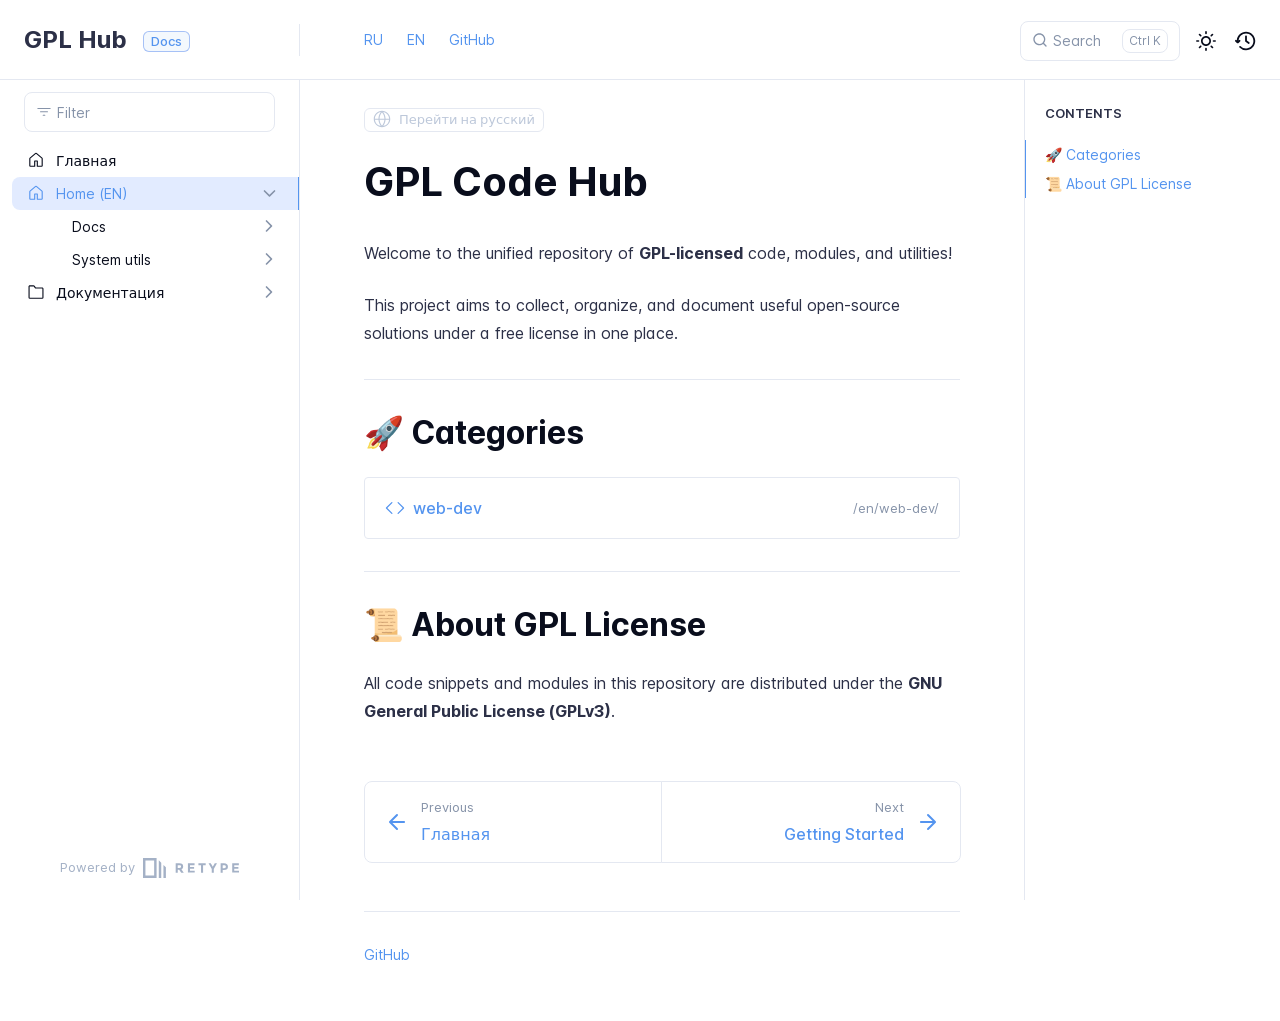
==== en/index.html @ ab06c72d "Refreshes Retype-generated documentation. Process triggered by Pashamin." ====
<!DOCTYPE html>
<html lang="en" class="h-full">
<head>
    <meta charset="UTF-8">
    <meta name="viewport" content="width=device-width,initial-scale=1">
    <meta name="turbo-cache-control" content="no-cache" data-turbo-track="reload" data-track-token="3.12.0.843558842921">

    <!-- See retype.com -->
    <meta name="generator" content="Retype 3.12.0">

    <!-- Primary Meta Tags -->
    <title>GPL Code Hub</title>
    <meta name="title" content="GPL Code Hub">
    <meta name="description" content="Welcome to the unified repository of GPL-licensed code, modules, and utilities!">

    <!-- Canonical -->
    <link rel="canonical" href="/en/">

    <!-- Open Graph / Facebook -->
    <meta property="og:type" content="website">
    <meta property="og:url" content="/en/">
    <meta property="og:title" content="GPL Code Hub">
    <meta property="og:description" content="Welcome to the unified repository of GPL-licensed code, modules, and utilities!">

    <!-- Twitter -->
    <meta property="twitter:card" content="summary_large_image">
    <meta property="twitter:url" content="/en/">
    <meta property="twitter:title" content="GPL Code Hub">
    <meta property="twitter:description" content="Welcome to the unified repository of GPL-licensed code, modules, and utilities!">

    <script data-cfasync="false">(function(){var cl=document.documentElement.classList,ls=localStorage.getItem("retype_scheme"),hd=cl.contains("dark"),hl=cl.contains("light"),wm=window.matchMedia&&window.matchMedia("(prefers-color-scheme: dark)").matches;if(ls==="dark"||(!ls&&wm&&!hd&&!hl)){cl.remove("light");cl.add("dark")}else if(ls==="light"||(!ls&&!wm&&!hd&&!hl)){cl.remove("dark");cl.add("light")}})();</script>

    <link href="../resources/css/retype.css?v=3.12.0.843558842921" rel="stylesheet">

    <script data-cfasync="false" src="../resources/js/config.js?v=3.12.0.843558842921" data-turbo-eval="false" defer></script>
    <script data-cfasync="false" src="../resources/js/retype.js?v=3.12.0" data-turbo-eval="false" defer></script>
    <script id="lunr-js" data-cfasync="false" src="../resources/js/lunr.js?v=3.12.0.843558842921" data-turbo-eval="false" defer></script>
</head>
<body>
    <div id="retype-app" class="relative text-base antialiased text-base-text bg-base-bg font-body">
        <div class="absolute bottom-0 left-0" style="top: 5rem; right: 50%"></div>
    
        <header id="retype-header" class="sticky top-0 z-30 flex w-full h-16 bg-header-bg border-b border-header-border md:h-20">
            <div class="container relative flex items-center justify-between pr-6 grow md:justify-start">
                <!-- Mobile menu button skeleton -->
                <button v-cloak class="skeleton retype-mobile-menu-button flex items-center justify-center shrink-0 overflow-hidden dark:text-white focus:outline-none rounded-full w-10 h-10 ml-3.5 md:hidden"><svg xmlns="http://www.w3.org/2000/svg" class="mb-px shrink-0" width="24" height="24" viewBox="0 0 24 24" role="presentation" style="margin-bottom: 0px;"><g fill="currentColor"><path d="M2 4h20v2H2zM2 11h20v2H2zM2 18h20v2H2z"></path></g></svg></button>
                <div v-cloak id="retype-sidebar-left-toggle-button"></div>
        
                <!-- Logo -->
                <div class="flex items-center justify-between h-full py-2 md:w-75">
                    <div class="flex items-center px-2 md:px-6">
                        <a id="retype-branding-logo" href="../" class="flex items-center leading-snug text-2xl">
                            <span class="dark:text-white font-bold line-clamp-1 md:line-clamp-2">GPL Hub</span>
                        </a><span id="retype-branding-label" class="inline-flex mt-1 px-2 py-1 ml-4 text-xs font-medium leading-none items-center rounded-md bg-branding-label-bg text-branding-label-text ring-1 ring-branding-label-border ring-inset md:inline-block">Docs</span>
                    </div>
        
                    <span class="hidden h-8 border-r md:inline-block border-base-border"></span>
                </div>
        
                <div class="flex justify-between md:grow">
                    <!-- Top Nav -->
                    <nav id="retype-header-nav" class="hidden md:flex">
                        <ul class="flex flex-col mb-4 md:pl-16 md:mb-0 md:flex-row md:items-center">
                            <li class="mr-6">
                                <a class="py-2 md:mb-0 inline-flex items-center text-sm whitespace-nowrap transition-colors duration-200 ease-linear md:text-header-text font-header-text hover:text-header-text-hover" href="../">RU</a>
                            </li>
                            <li class="mr-6">
                                <a class="py-2 md:mb-0 inline-flex items-center text-sm whitespace-nowrap transition-colors duration-200 ease-linear md:text-header-text font-header-text hover:text-header-text-hover" href="../en/">EN</a>
                            </li>
                            <li class="mr-6">
                                <a class="py-2 md:mb-0 inline-flex items-center text-sm whitespace-nowrap transition-colors duration-200 ease-linear md:text-header-text font-header-text hover:text-header-text-hover" href="https://github.com/Pashamin/gpl-compliance-archive">GitHub</a>
                            </li>
        
                        </ul>
                    </nav>
        
                    <div v-cloak class="flex justify-end grow">
                        <div id="retype-mobile-search-button"></div>
                        <doc-search-desktop></doc-search-desktop>
        
                        <doc-theme-switch class="lg:ml-2"></doc-theme-switch>
                        <doc-history></doc-history>
                    </div>
                </div>
            </div>
        </header>
    
    
        <div id="retype-container" class="container relative flex bg-white">
            <!-- Sidebar Skeleton -->
            <div v-cloak class="fixed flex flex-col shrink-0 duration-300 ease-in-out bg-sidebar-left-bg border-sidebar-left-border sidebar top-20 w-75 border-r h-screen md:sticky transition-transform skeleton">
            
                <div class="flex items-center h-16 px-6">
                    <input id="retype-filter-input-mock" class="w-full h-10 pl-8 px-3 py-2 transition-colors duration-200 ease-linear bg-filter-bg border border-filter-border rounded-lg shadow-none md:text-sm hover:border-filter-border-hover focus:outline-none focus:border-filter-border-focus placeholder-filter-placeholder" type="text">
                </div>
            
                <div class="pl-6 mt-1 mb-4">
                    <div class="w-32 h-3 mb-4 bg-skeleton-bg rounded-full loading"></div>
                    <div class="w-48 h-3 mb-4 bg-skeleton-bg rounded-full loading"></div>
                    <div class="w-40 h-3 mb-4 bg-skeleton-bg rounded-full loading"></div>
                    <div class="w-32 h-3 mb-4 bg-skeleton-bg rounded-full loading"></div>
                    <div class="w-48 h-3 mb-4 bg-skeleton-bg rounded-full loading"></div>
                    <div class="w-40 h-3 mb-4 bg-skeleton-bg rounded-full loading"></div>
                </div>
            
                <div class="shrink-0 mt-auto bg-transparent dark:border-base-border">
                    <a class="flex items-center justify-center flex-nowrap h-16 text-gray-350 dark:text-dark-400 hover:text-gray-600 dark:hover:text-dark-300 transition-colors duration-150 ease-in docs-powered-by" target="_blank" href="https://retype.com/" rel="noopener">
                        <span class="text-xs whitespace-nowrap">Powered by</span>
                        <svg xmlns="http://www.w3.org/2000/svg" class="ml-2" fill="currentColor" width="96" height="20" overflow="visible"><path d="M0 0v20h13.59V0H0zm11.15 17.54H2.44V2.46h8.71v15.08zM15.8 20h2.44V4.67L15.8 2.22zM20.45 6.89V20h2.44V9.34z"/><g><path d="M40.16 8.44c0 1.49-.59 2.45-1.75 2.88l2.34 3.32h-2.53l-2.04-2.96h-1.43v2.96h-2.06V5.36h3.5c1.43 0 2.46.24 3.07.73s.9 1.27.9 2.35zm-2.48 1.1c.26-.23.38-.59.38-1.09 0-.5-.13-.84-.4-1.03s-.73-.28-1.39-.28h-1.54v2.75h1.5c.72 0 1.2-.12 1.45-.35zM51.56 5.36V7.2h-4.59v1.91h4.13v1.76h-4.13v1.92h4.74v1.83h-6.79V5.36h6.64zM60.09 7.15v7.48h-2.06V7.15h-2.61V5.36h7.28v1.79h-2.61zM70.81 14.64h-2.06v-3.66l-3.19-5.61h2.23l1.99 3.45 1.99-3.45H74l-3.19 5.61v3.66zM83.99 6.19c.65.55.97 1.4.97 2.55s-.33 1.98-1 2.51-1.68.8-3.04.8h-1.23v2.59h-2.06V5.36h3.26c1.42 0 2.45.28 3.1.83zm-1.51 3.65c.25-.28.37-.69.37-1.22s-.16-.92-.48-1.14c-.32-.23-.82-.34-1.5-.34H79.7v3.12h1.38c.68 0 1.15-.14 1.4-.42zM95.85 5.36V7.2h-4.59v1.91h4.13v1.76h-4.13v1.92H96v1.83h-6.79V5.36h6.64z"/></g></svg>
                    </a>
                </div>
            </div>
            
            <!-- Sidebar component -->
            <doc-sidebar v-cloak>
                <template #sidebar-footer>
                    <div class="shrink-0 mt-auto border-t md:bg-transparent md:border-none dark:border-base-border">
            
                        <div class="py-3 px-6 md:hidden border-b dark:border-base-border">
                            <nav>
                                <ul class="flex flex-wrap justify-center items-center">
                                    <li class="mr-6">
                                        <a class="block py-1 inline-flex items-center text-sm whitespace-nowrap transition-colors duration-200 ease-linear md:text-header-text font-header-text hover:text-header-text-hover" href="../">RU</a>
                                    </li>
                                    <li class="mr-6">
                                        <a class="block py-1 inline-flex items-center text-sm whitespace-nowrap transition-colors duration-200 ease-linear md:text-header-text font-header-text hover:text-header-text-hover" href="../en/">EN</a>
                                    </li>
                                    <li class="mr-6">
                                        <a class="block py-1 inline-flex items-center text-sm whitespace-nowrap transition-colors duration-200 ease-linear md:text-header-text font-header-text hover:text-header-text-hover" href="https://github.com/Pashamin/gpl-compliance-archive">GitHub</a>
                                    </li>
            
                                </ul>
                            </nav>
                        </div>
            
                        <a class="flex items-center justify-center flex-nowrap h-16 text-gray-350 dark:text-dark-400 hover:text-gray-600 dark:hover:text-dark-300 transition-colors duration-150 ease-in docs-powered-by" target="_blank" href="https://retype.com/" rel="noopener">
                            <span class="text-xs whitespace-nowrap">Powered by</span>
                            <svg xmlns="http://www.w3.org/2000/svg" class="ml-2" fill="currentColor" width="96" height="20" overflow="visible"><path d="M0 0v20h13.59V0H0zm11.15 17.54H2.44V2.46h8.71v15.08zM15.8 20h2.44V4.67L15.8 2.22zM20.45 6.89V20h2.44V9.34z"/><g><path d="M40.16 8.44c0 1.49-.59 2.45-1.75 2.88l2.34 3.32h-2.53l-2.04-2.96h-1.43v2.96h-2.06V5.36h3.5c1.43 0 2.46.24 3.07.73s.9 1.27.9 2.35zm-2.48 1.1c.26-.23.38-.59.38-1.09 0-.5-.13-.84-.4-1.03s-.73-.28-1.39-.28h-1.54v2.75h1.5c.72 0 1.2-.12 1.45-.35zM51.56 5.36V7.2h-4.59v1.91h4.13v1.76h-4.13v1.92h4.74v1.83h-6.79V5.36h6.64zM60.09 7.15v7.48h-2.06V7.15h-2.61V5.36h7.28v1.79h-2.61zM70.81 14.64h-2.06v-3.66l-3.19-5.61h2.23l1.99 3.45 1.99-3.45H74l-3.19 5.61v3.66zM83.99 6.19c.65.55.97 1.4.97 2.55s-.33 1.98-1 2.51-1.68.8-3.04.8h-1.23v2.59h-2.06V5.36h3.26c1.42 0 2.45.28 3.1.83zm-1.51 3.65c.25-.28.37-.69.37-1.22s-.16-.92-.48-1.14c-.32-.23-.82-.34-1.5-.34H79.7v3.12h1.38c.68 0 1.15-.14 1.4-.42zM95.85 5.36V7.2h-4.59v1.91h4.13v1.76h-4.13v1.92H96v1.83h-6.79V5.36h6.64z"/></g></svg>
                        </a>
                    </div>
                </template>
            </doc-sidebar>
    
            <div class="grow min-w-0 bg-body-bg">
                <!-- Render "toolbar" template here on api pages --><!-- Render page content -->
                <div class="flex">
                    <div id="retype-main" class="min-w-0 p-4 grow md:px-16">
                        <main class="relative pb-12 lg:pt-2">
                            <div class="retype-markdown" id="retype-content">
                                <!-- Rendered if sidebar right is enabled -->
                                <div id="retype-sidebar-right-toggle"></div>
                                <!-- Page content  -->
<p><a href="../" class="no-link inline-flex align-middle items-center justify-center font-medium leading-none whitespace-nowrap text-badge-ghost-text bg-badge-ghost border border-badge-ghost-border hover:text-badge-ghost-text-hover hover:bg-badge-ghost-hover hover:border-badge-ghost-border-hover transition-colors duration-200 ease-out h-6 px-2 text-xs rounded-md">
    <span><svg xmlns="http://www.w3.org/2000/svg" class="mb-px inline-flex mr-2" width="18" height="18" viewBox="0 0 24 24" role="presentation"><g fill="currentColor"><path d="M12 1c6.075 0 11 4.925 11 11s-4.925 11-11 11S1 18.075 1 12 5.925 1 12 1Zm3.241 10.5v-.001c-.1-2.708-.992-4.904-1.89-6.452a13.919 13.919 0 0 0-1.304-1.88L12 3.11l-.047.059c-.354.425-.828 1.06-1.304 1.88-.898 1.547-1.79 3.743-1.89 6.451Zm-12.728 0h4.745c.1-3.037 1.1-5.49 2.093-7.204.39-.672.78-1.233 1.119-1.673C6.11 3.329 2.746 7 2.513 11.5Zm18.974 0C21.254 7 17.89 3.329 13.53 2.623c.339.44.729 1.001 1.119 1.673.993 1.714 1.993 4.167 2.093 7.204ZM8.787 13c.182 2.478 1.02 4.5 1.862 5.953.382.661.818 1.29 1.304 1.88l.047.057.047-.059c.354-.425.828-1.06 1.304-1.88.842-1.451 1.679-3.471 1.862-5.951Zm-1.504 0H2.552a9.505 9.505 0 0 0 7.918 8.377 15.773 15.773 0 0 1-1.119-1.673C8.413 18.085 7.47 15.807 7.283 13Zm9.434 0c-.186 2.807-1.13 5.085-2.068 6.704-.39.672-.78 1.233-1.118 1.673A9.506 9.506 0 0 0 21.447 13Z"/></g></svg></span>
    <span>Перейти на русский</span>
</a></p>
<doc-anchor-target id="gpl-code-hub" class="break-words">
    <h1>
        <doc-anchor-trigger class="header-anchor-trigger" to="#gpl-code-hub">#</doc-anchor-trigger>
        <span>GPL Code Hub</span>
    </h1>
</doc-anchor-target>
<p>Welcome to the unified repository of <strong>GPL-licensed</strong> code, modules, and utilities!</p>
<p>This project aims to collect, organize, and document useful open-source solutions under a free license in one place.</p>
<hr>
<doc-anchor-target id="-categories">
    <h2>
        <doc-anchor-trigger class="header-anchor-trigger" to="#-categories">#</doc-anchor-trigger>
        <span><span class="docs-emoji">&#x1F680;</span> Categories</span>
    </h2>
</doc-anchor-target>
<p>
<div class="mb-6 px-5 py-4 flex justify-between relative border border-base-border hover:border-base-border-hover rounded transition-colors duration-150">
    <div class="flex items-center text-base-500">
        <span class="inline-block mb-px">
            <svg xmlns="http://www.w3.org/2000/svg" width="20" height="20" viewBox="0 0 24 24" role="presentation" fill="currentColor"><path d="M15.22 4.97a.75.75 0 0 1 1.06 0l6.5 6.5a.75.75 0 0 1 0 1.06l-6.5 6.5a.749.749 0 0 1-1.275-.326.749.749 0 0 1 .215-.734L21.19 12l-5.97-5.97a.75.75 0 0 1 0-1.06Zm-6.44 0a.75.75 0 0 1 0 1.06L2.81 12l5.97 5.97a.749.749 0 0 1-.326 1.275.749.749 0 0 1-.734-.215l-6.5-6.5a.75.75 0 0 1 0-1.06l6.5-6.5a.75.75 0 0 1 1.06 0Z"/></svg>
        </span>
        <span class="inline-block font-medium ml-2">web-dev</span>
    </div>
    <div class="flex items-center text-xs text-gray-400 dark:text-dark-400">
        <span>/en/web-dev/</span>
    </div>
    <a href="/en/web-dev/" title="Web Development" class="absolute block inset-0"></a>
</div>
</p>
<hr>
<doc-anchor-target id="-about-gpl-license">
    <h2>
        <doc-anchor-trigger class="header-anchor-trigger" to="#-about-gpl-license">#</doc-anchor-trigger>
        <span><span class="docs-emoji">&#x1F4DC;</span> About GPL License</span>
    </h2>
</doc-anchor-target>
<p>All code snippets and modules in this repository are distributed under the <strong>GNU General Public License (GPLv3)</strong>.</p>

                                
                                <!-- Required only on API pages -->
                                <doc-toolbar-member-filter-no-results></doc-toolbar-member-filter-no-results>
                            </div>
                            <footer id="retype-content-footer" class="clear-both">
                            
                                <nav id="retype-nextprev" class="print:hidden flex mt-14">
                                    <div class="w-1/2">
                                        <a class="px-5 py-4 h-full flex items-center break-normal font-medium text-body-link border border-base-border hover:border-base-border-hover rounded-l-lg transition-colors duration-150 relative hover:z-5" href="../">
                                            <svg xmlns="http://www.w3.org/2000/svg" class="mr-3" width="24" height="24" viewBox="0 0 24 24" fill="currentColor" overflow="visible"><path d="M19 11H7.41l5.29-5.29a.996.996 0 10-1.41-1.41l-7 7a1 1 0 000 1.42l7 7a1.024 1.024 0 001.42-.01.996.996 0 000-1.41L7.41 13H19c.55 0 1-.45 1-1s-.45-1-1-1z" /><path fill="none" d="M0 0h24v24H0z" /></svg>
                                            <span>
                                                <span class="block text-xs font-normal text-base-text-muted">Previous</span>
                                                <span class="block mt-1">Главная</span>
                                            </span>
                                        </a>
                                    </div>
                            
                                    <div class="w-1/2">
                                        <a class="px-5 py-4 -mx-px h-full flex items-center justify-end break-normal font-medium text-body-link border border-base-border hover:border-base-border-hover rounded-r-lg transition-colors duration-150 relative hover:z-5" href="../en/docs/getting-started/">
                                            <span>
                                                <span class="block text-xs font-normal text-right text-base-text-muted">Next</span>
                                                <span class="block mt-1">Getting Started</span>
                                            </span>
                                            <svg xmlns="http://www.w3.org/2000/svg" class="ml-3" width="24" height="24" viewBox="0 0 24 24" fill="currentColor" overflow="visible"><path d="M19.92 12.38a1 1 0 00-.22-1.09l-7-7a.996.996 0 10-1.41 1.41l5.3 5.3H5c-.55 0-1 .45-1 1s.45 1 1 1h11.59l-5.29 5.29a.996.996 0 000 1.41c.19.2.44.3.7.3s.51-.1.71-.29l7-7c.09-.09.16-.21.21-.33z" /><path fill="none" d="M0 0h24v24H0z" /></svg>
                                        </a>
                                    </div>
                                </nav>
                            </footer>
                        </main>
                
                        <div id="retype-page-footer" class="print:border-none border-t border-base-border pt-6 mb-8">
                            <footer class="flex flex-wrap items-center justify-between print:justify-center">
                                <div id="retype-footer-links" class="print:hidden">
                                    <ul class="flex flex-wrap items-center text-sm">
                                        <li>
                                            <a class="block mr-4 py-2 text-sm whitespace-nowrap transition-colors duration-200 ease-linear text-footer-link hover:text-footer-link-hover md:mb-0" href="https://github.com/Pashamin/gpl-compliance-archive">GitHub</a>
                                        </li>
                                    </ul>
                                </div>
                                <div id="retype-copyright" class="print:justify-center py-2 text-footer-text font-footer-link text-sm leading-relaxed"></div>
                            </footer>
                        </div>
                    </div>
                
                    <!-- Rendered if sidebar right is enabled -->
                    <!-- Sidebar right skeleton-->
                    <div v-cloak class="fixed top-0 bottom-0 right-0 translate-x-full bg-sidebar-right-bg border-sidebar-right-border lg:sticky lg:border-l lg:shrink-0 lg:pt-6 lg:transform-none sm:w-1/2 lg:w-64 lg:z-0 md:w-104 sidebar-right skeleton">
                        <div class="pl-5">
                            <div class="w-32 h-3 mb-4 bg-skeleton-bg rounded-full loading"></div>
                            <div class="w-48 h-3 mb-4 bg-skeleton-bg rounded-full loading"></div>
                            <div class="w-40 h-3 mb-4 bg-skeleton-bg rounded-full loading"></div>
                        </div>
                    </div>
                
                    <!-- User should be able to hide sidebar right -->
                    <doc-sidebar-right v-cloak></doc-sidebar-right>
                </div>

            </div>
        </div>
    
        <doc-search-mobile></doc-search-mobile>
        <doc-back-to-top></doc-back-to-top>
    </div>


    <div id="retype-overlay-target"></div>

    <script data-cfasync="false">window.__DOCS__ = { "title": "Home (EN)", level: 1, icon: "file", hasPrism: false, hasMermaid: false, hasMath: false, tocDepth: 23 }</script>
</body>
</html>
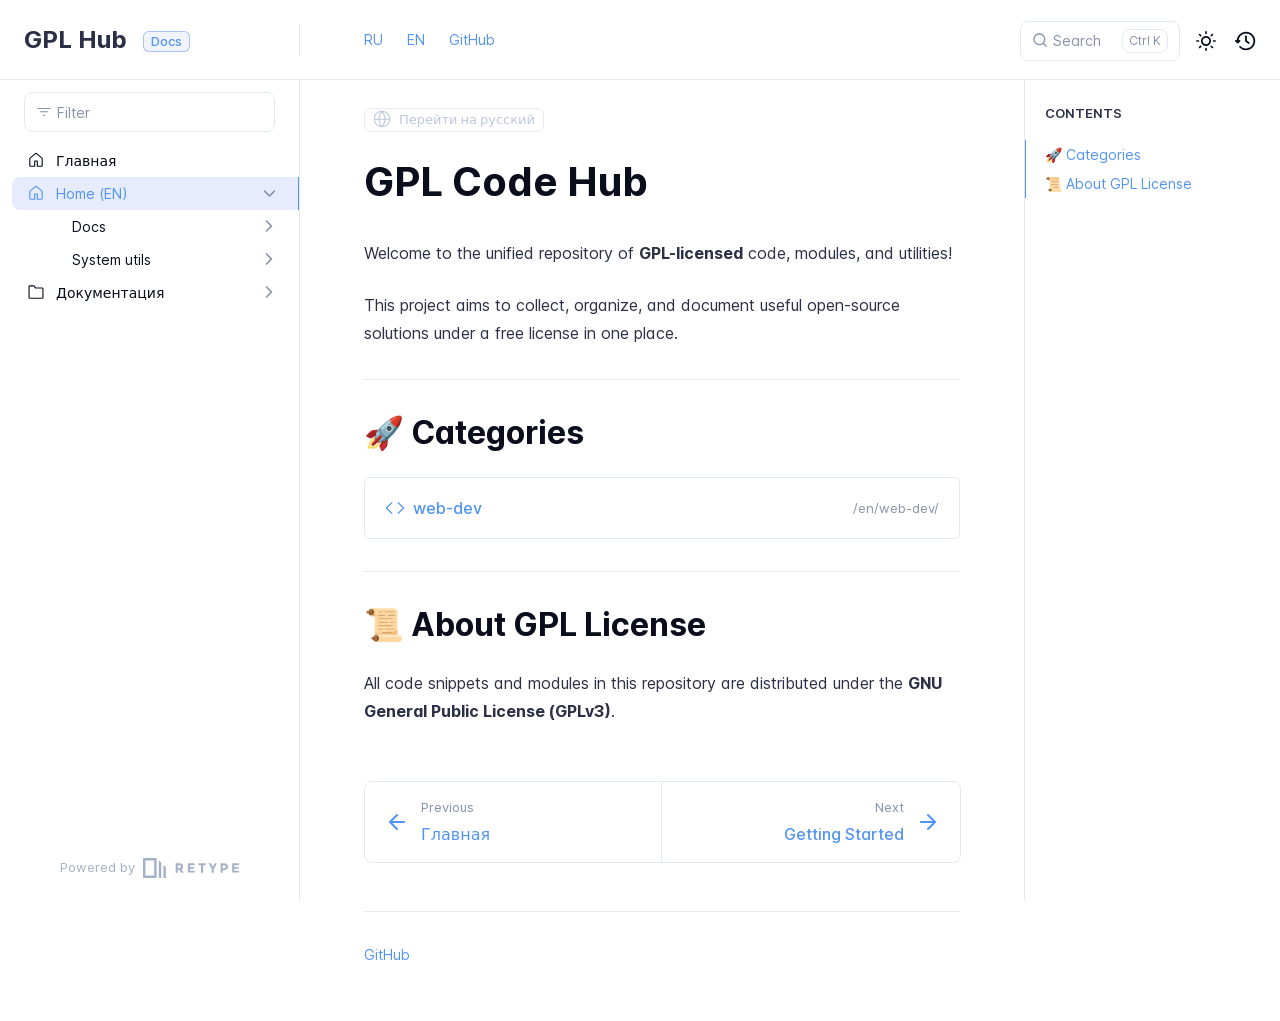
==== commit 6a910b52: "Refreshes Retype-generated documentation. Process triggered by Pashamin." ====
--- a/en/index.html
+++ b/en/index.html
@@ -3,7 +3,7 @@
 <head>
     <meta charset="UTF-8">
     <meta name="viewport" content="width=device-width,initial-scale=1">
-    <meta name="turbo-cache-control" content="no-cache" data-turbo-track="reload" data-track-token="3.12.0.843558842921">
+    <meta name="turbo-cache-control" content="no-cache" data-turbo-track="reload" data-track-token="3.12.0.843559249686">
 
     <!-- See retype.com -->
     <meta name="generator" content="Retype 3.12.0">
@@ -30,11 +30,11 @@
 
     <script data-cfasync="false">(function(){var cl=document.documentElement.classList,ls=localStorage.getItem("retype_scheme"),hd=cl.contains("dark"),hl=cl.contains("light"),wm=window.matchMedia&&window.matchMedia("(prefers-color-scheme: dark)").matches;if(ls==="dark"||(!ls&&wm&&!hd&&!hl)){cl.remove("light");cl.add("dark")}else if(ls==="light"||(!ls&&!wm&&!hd&&!hl)){cl.remove("dark");cl.add("light")}})();</script>
 
-    <link href="../resources/css/retype.css?v=3.12.0.843558842921" rel="stylesheet">
-
-    <script data-cfasync="false" src="../resources/js/config.js?v=3.12.0.843558842921" data-turbo-eval="false" defer></script>
+    <link href="../resources/css/retype.css?v=3.12.0.843559249686" rel="stylesheet">
+
+    <script data-cfasync="false" src="../resources/js/config.js?v=3.12.0.843559249686" data-turbo-eval="false" defer></script>
     <script data-cfasync="false" src="../resources/js/retype.js?v=3.12.0" data-turbo-eval="false" defer></script>
-    <script id="lunr-js" data-cfasync="false" src="../resources/js/lunr.js?v=3.12.0.843558842921" data-turbo-eval="false" defer></script>
+    <script id="lunr-js" data-cfasync="false" src="../resources/js/lunr.js?v=3.12.0.843559249686" data-turbo-eval="false" defer></script>
 </head>
 <body>
     <div id="retype-app" class="relative text-base antialiased text-base-text bg-base-bg font-body">
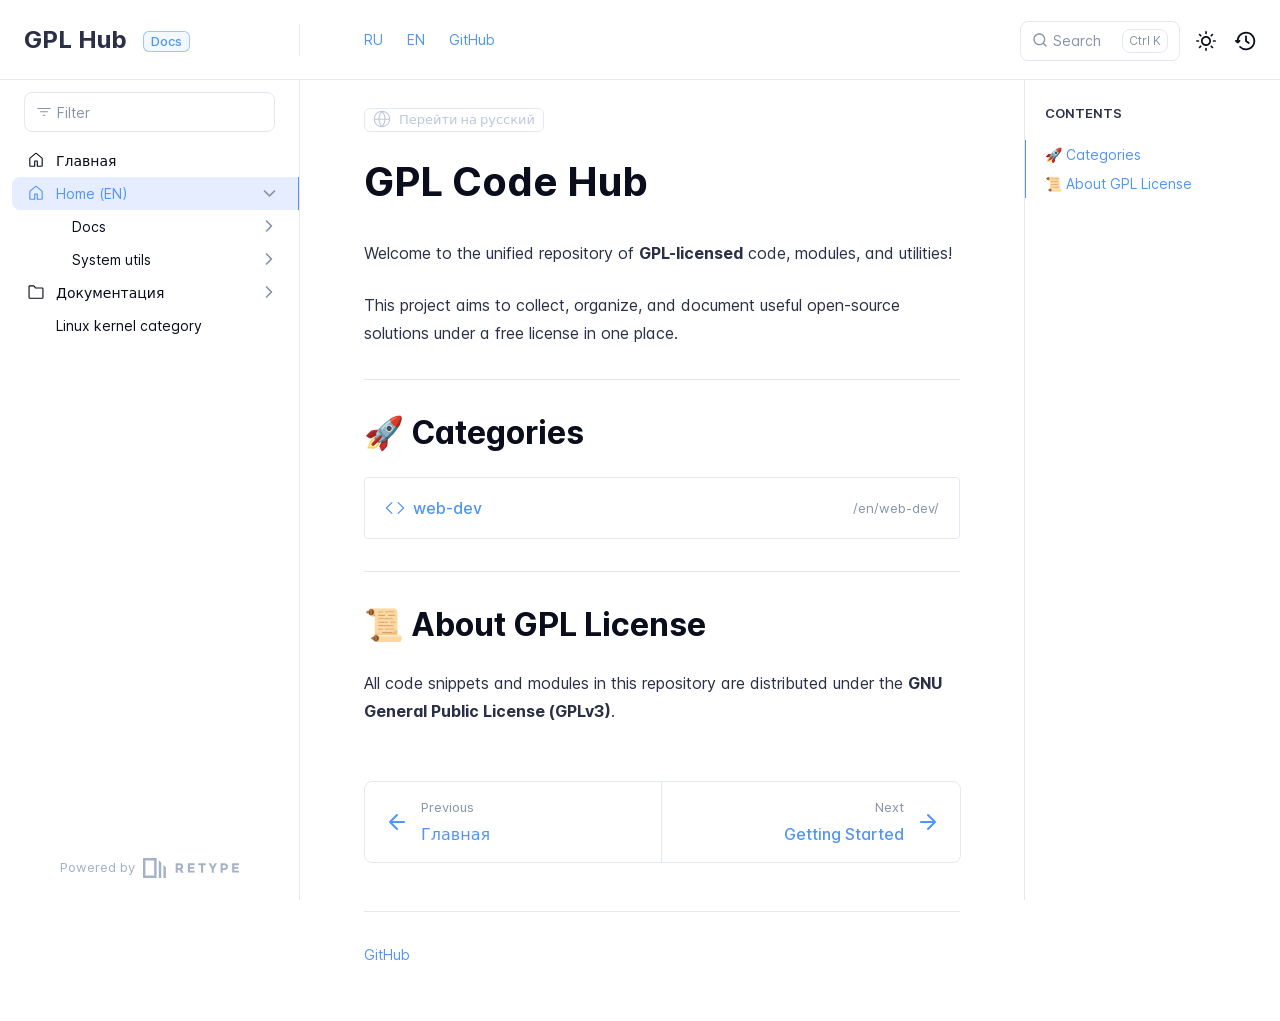
==== commit 3c0df07e: "Refreshes Retype-generated documentation. Process triggered by Pashamin." ====
--- a/en/index.html
+++ b/en/index.html
@@ -3,7 +3,7 @@
 <head>
     <meta charset="UTF-8">
     <meta name="viewport" content="width=device-width,initial-scale=1">
-    <meta name="turbo-cache-control" content="no-cache" data-turbo-track="reload" data-track-token="3.12.0.843559249686">
+    <meta name="turbo-cache-control" content="no-cache" data-turbo-track="reload" data-track-token="3.12.0.843559443855">
 
     <!-- See retype.com -->
     <meta name="generator" content="Retype 3.12.0">
@@ -30,11 +30,11 @@
 
     <script data-cfasync="false">(function(){var cl=document.documentElement.classList,ls=localStorage.getItem("retype_scheme"),hd=cl.contains("dark"),hl=cl.contains("light"),wm=window.matchMedia&&window.matchMedia("(prefers-color-scheme: dark)").matches;if(ls==="dark"||(!ls&&wm&&!hd&&!hl)){cl.remove("light");cl.add("dark")}else if(ls==="light"||(!ls&&!wm&&!hd&&!hl)){cl.remove("dark");cl.add("light")}})();</script>
 
-    <link href="../resources/css/retype.css?v=3.12.0.843559249686" rel="stylesheet">
-
-    <script data-cfasync="false" src="../resources/js/config.js?v=3.12.0.843559249686" data-turbo-eval="false" defer></script>
+    <link href="../resources/css/retype.css?v=3.12.0.843559443855" rel="stylesheet">
+
+    <script data-cfasync="false" src="../resources/js/config.js?v=3.12.0.843559443855" data-turbo-eval="false" defer></script>
     <script data-cfasync="false" src="../resources/js/retype.js?v=3.12.0" data-turbo-eval="false" defer></script>
-    <script id="lunr-js" data-cfasync="false" src="../resources/js/lunr.js?v=3.12.0.843559249686" data-turbo-eval="false" defer></script>
+    <script id="lunr-js" data-cfasync="false" src="../resources/js/lunr.js?v=3.12.0.843559443855" data-turbo-eval="false" defer></script>
 </head>
 <body>
     <div id="retype-app" class="relative text-base antialiased text-base-text bg-base-bg font-body">
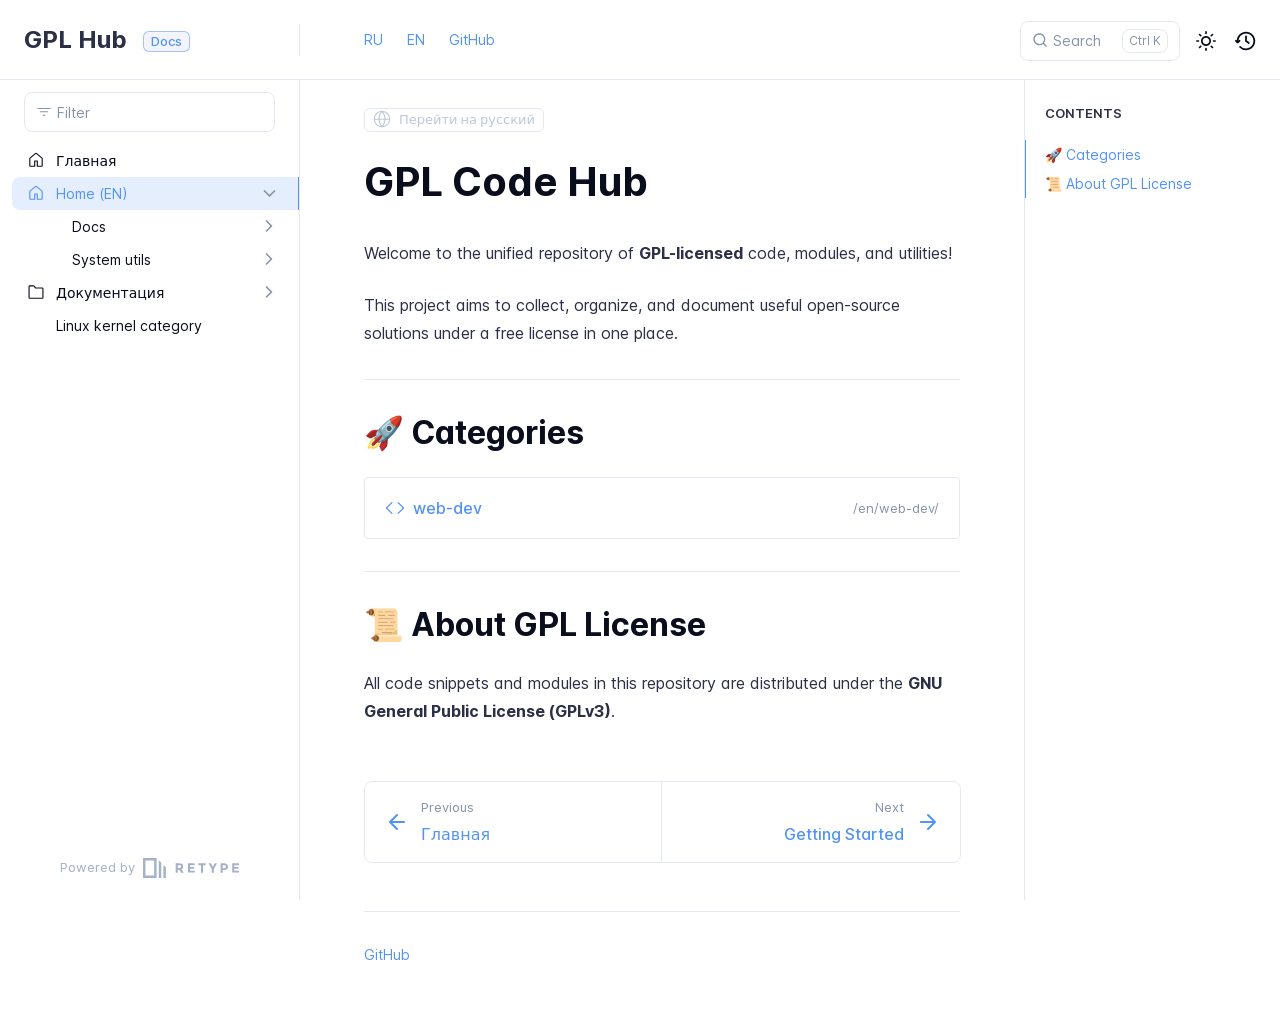
==== commit 73afc5f7: "Refreshes Retype-generated documentation. Process triggered by Pashamin." ====
--- a/en/index.html
+++ b/en/index.html
@@ -3,7 +3,7 @@
 <head>
     <meta charset="UTF-8">
     <meta name="viewport" content="width=device-width,initial-scale=1">
-    <meta name="turbo-cache-control" content="no-cache" data-turbo-track="reload" data-track-token="3.12.0.843559443855">
+    <meta name="turbo-cache-control" content="no-cache" data-turbo-track="reload" data-track-token="3.12.0.843559451014">
 
     <!-- See retype.com -->
     <meta name="generator" content="Retype 3.12.0">
@@ -30,11 +30,11 @@
 
     <script data-cfasync="false">(function(){var cl=document.documentElement.classList,ls=localStorage.getItem("retype_scheme"),hd=cl.contains("dark"),hl=cl.contains("light"),wm=window.matchMedia&&window.matchMedia("(prefers-color-scheme: dark)").matches;if(ls==="dark"||(!ls&&wm&&!hd&&!hl)){cl.remove("light");cl.add("dark")}else if(ls==="light"||(!ls&&!wm&&!hd&&!hl)){cl.remove("dark");cl.add("light")}})();</script>
 
-    <link href="../resources/css/retype.css?v=3.12.0.843559443855" rel="stylesheet">
-
-    <script data-cfasync="false" src="../resources/js/config.js?v=3.12.0.843559443855" data-turbo-eval="false" defer></script>
+    <link href="../resources/css/retype.css?v=3.12.0.843559451014" rel="stylesheet">
+
+    <script data-cfasync="false" src="../resources/js/config.js?v=3.12.0.843559451014" data-turbo-eval="false" defer></script>
     <script data-cfasync="false" src="../resources/js/retype.js?v=3.12.0" data-turbo-eval="false" defer></script>
-    <script id="lunr-js" data-cfasync="false" src="../resources/js/lunr.js?v=3.12.0.843559443855" data-turbo-eval="false" defer></script>
+    <script id="lunr-js" data-cfasync="false" src="../resources/js/lunr.js?v=3.12.0.843559451014" data-turbo-eval="false" defer></script>
 </head>
 <body>
     <div id="retype-app" class="relative text-base antialiased text-base-text bg-base-bg font-body">
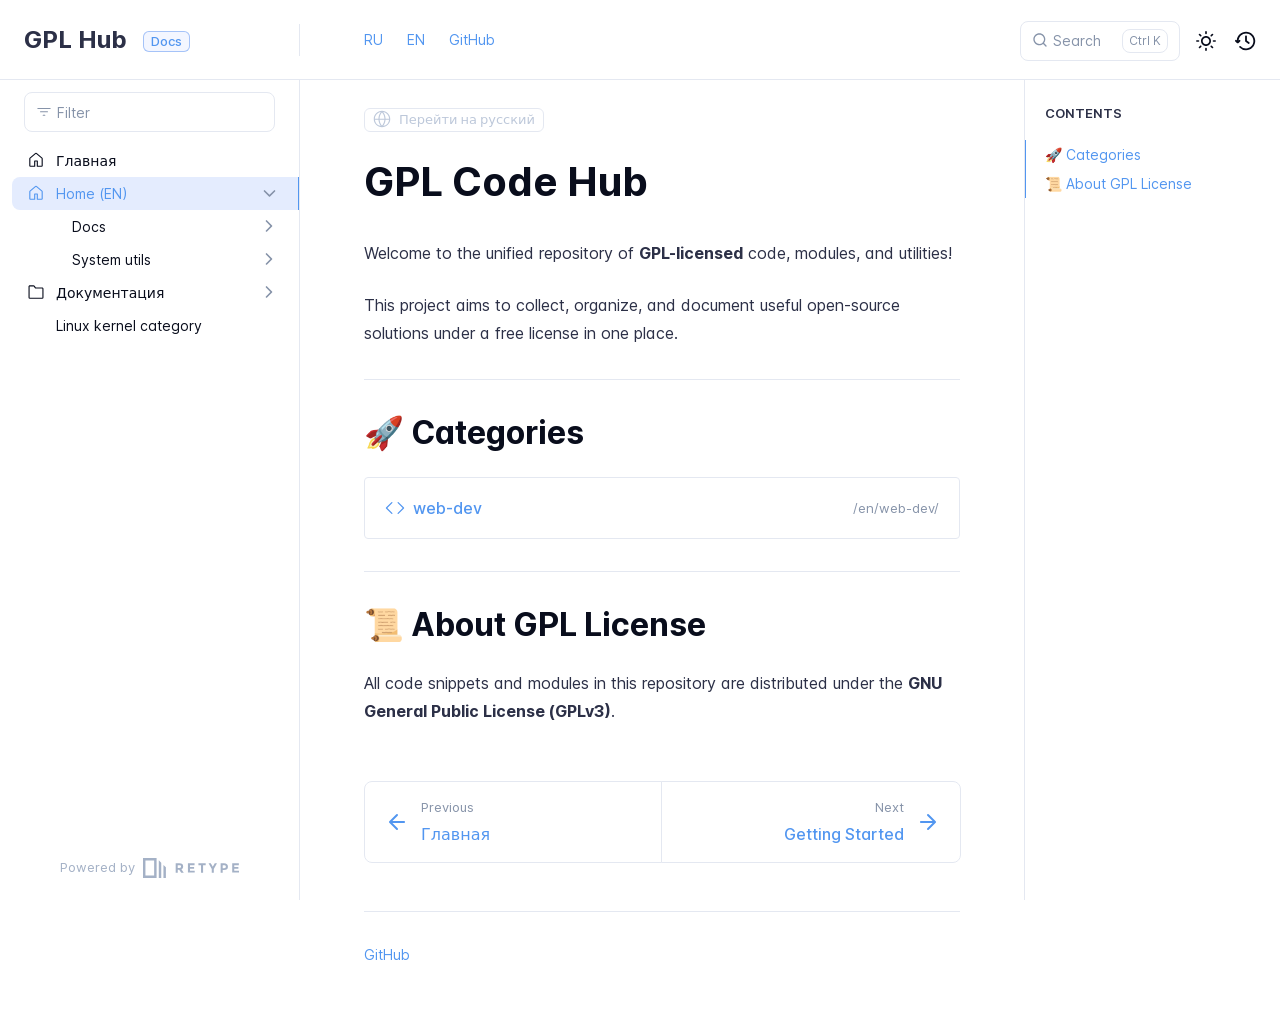
==== commit 253b5237: "Refreshes Retype-generated documentation. Process triggered by Pashamin." ====
--- a/en/index.html
+++ b/en/index.html
@@ -3,7 +3,7 @@
 <head>
     <meta charset="UTF-8">
     <meta name="viewport" content="width=device-width,initial-scale=1">
-    <meta name="turbo-cache-control" content="no-cache" data-turbo-track="reload" data-track-token="3.12.0.843559451014">
+    <meta name="turbo-cache-control" content="no-cache" data-turbo-track="reload" data-track-token="3.12.0.843559482454">
 
     <!-- See retype.com -->
     <meta name="generator" content="Retype 3.12.0">
@@ -30,11 +30,11 @@
 
     <script data-cfasync="false">(function(){var cl=document.documentElement.classList,ls=localStorage.getItem("retype_scheme"),hd=cl.contains("dark"),hl=cl.contains("light"),wm=window.matchMedia&&window.matchMedia("(prefers-color-scheme: dark)").matches;if(ls==="dark"||(!ls&&wm&&!hd&&!hl)){cl.remove("light");cl.add("dark")}else if(ls==="light"||(!ls&&!wm&&!hd&&!hl)){cl.remove("dark");cl.add("light")}})();</script>
 
-    <link href="../resources/css/retype.css?v=3.12.0.843559451014" rel="stylesheet">
-
-    <script data-cfasync="false" src="../resources/js/config.js?v=3.12.0.843559451014" data-turbo-eval="false" defer></script>
+    <link href="../resources/css/retype.css?v=3.12.0.843559482454" rel="stylesheet">
+
+    <script data-cfasync="false" src="../resources/js/config.js?v=3.12.0.843559482454" data-turbo-eval="false" defer></script>
     <script data-cfasync="false" src="../resources/js/retype.js?v=3.12.0" data-turbo-eval="false" defer></script>
-    <script id="lunr-js" data-cfasync="false" src="../resources/js/lunr.js?v=3.12.0.843559451014" data-turbo-eval="false" defer></script>
+    <script id="lunr-js" data-cfasync="false" src="../resources/js/lunr.js?v=3.12.0.843559482454" data-turbo-eval="false" defer></script>
 </head>
 <body>
     <div id="retype-app" class="relative text-base antialiased text-base-text bg-base-bg font-body">
